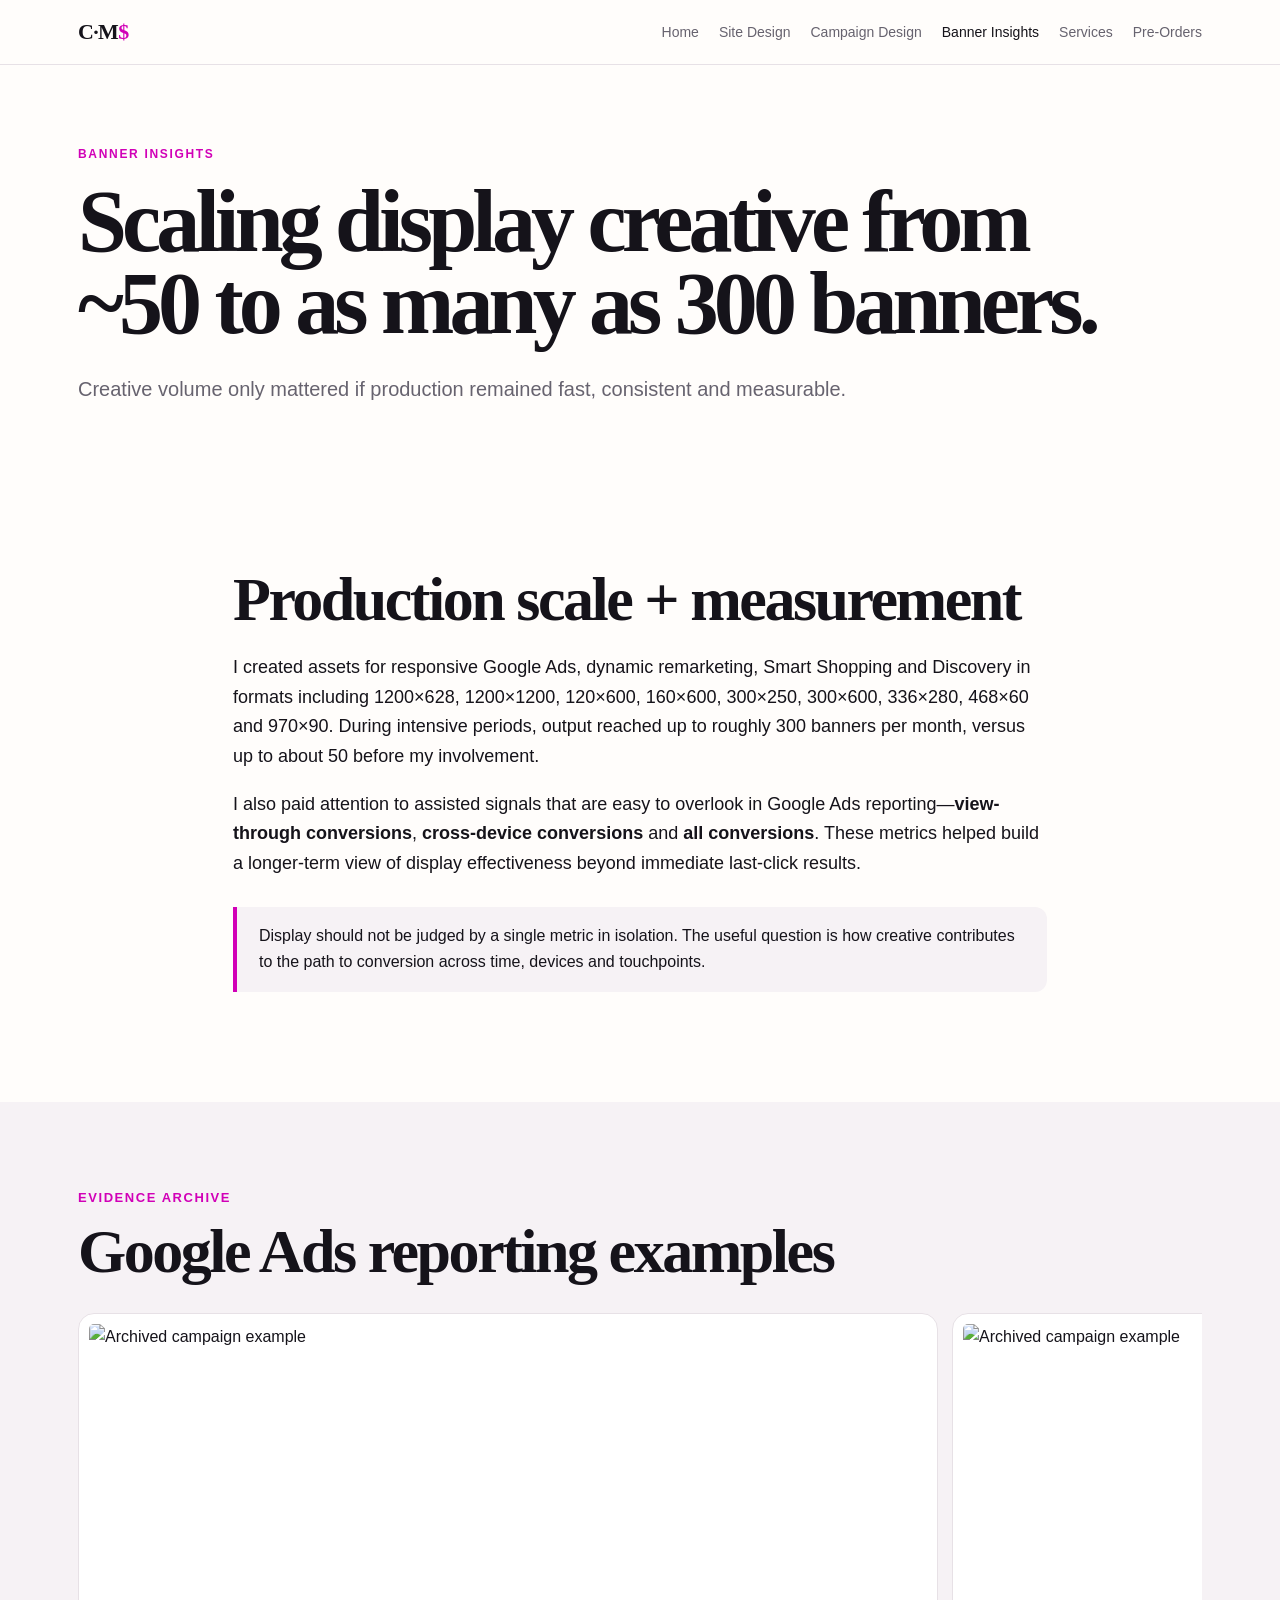
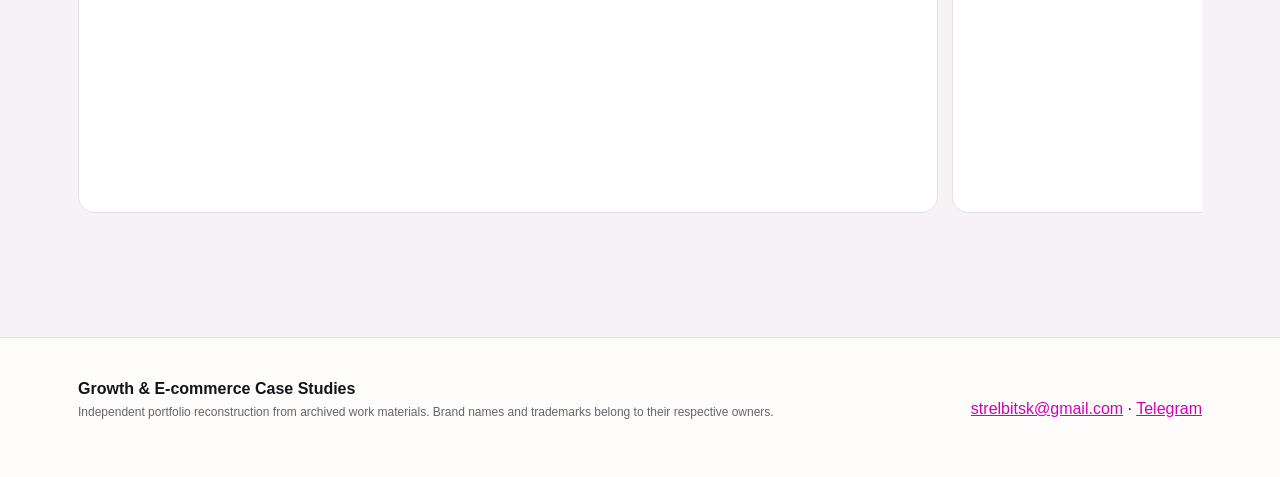
==== banner-insights.html @ a6b6ffdb "Add banner insights case page" ====
<!doctype html><html lang="en"><head><meta charset="utf-8"><meta name="viewport" content="width=device-width,initial-scale=1"><meta name="description" content="Growth marketing and e-commerce case studies: Samsung product launches, pre-orders, digital advertising, site optimization and campaign design."><title>Banner Insights · Growth & E-commerce Case Studies</title><link rel="stylesheet" href="styles.css"></head><body><nav class="nav"><div class="navin"><a class="brand" href="index.html">C·M<b>$</b></a><button class="menu" aria-label="Menu">☰</button><div class="links"><a href="index.html">Home</a><a href="site-design.html">Site Design</a><a href="themed-designs.html">Campaign Design</a><a class="active" href="banner-insights.html">Banner Insights</a><a href="services.html">Services</a><a href="preorders.html">Pre-Orders</a></div></div></nav><header class="pagehero"><div class="wrap"><div class="eyebrow">Banner Insights</div><h1>Scaling display creative from ~50 to as many as 300 banners.</h1><p>Creative volume only mattered if production remained fast, consistent and measurable.</p></div></header><section class="section"><div class="wrap prose"><h2>Production scale + measurement</h2><p>I created assets for responsive Google Ads, dynamic remarketing, Smart Shopping and Discovery in formats including 1200×628, 1200×1200, 120×600, 160×600, 300×250, 300×600, 336×280, 468×60 and 970×90. During intensive periods, output reached up to roughly 300 banners per month, versus up to about 50 before my involvement.</p><p>I also paid attention to assisted signals that are easy to overlook in Google Ads reporting—<strong>view-through conversions</strong>, <strong>cross-device conversions</strong> and <strong>all conversions</strong>. These metrics helped build a longer-term view of display effectiveness beyond immediate last-click results.</p><div class="callout">Display should not be judged by a single metric in isolation. The useful question is how creative contributes to the path to conversion across time, devices and touchpoints.</div></div></section><section class="section alt"><div class="wrap"><span class="kicker">Evidence archive</span><h2>Google Ads reporting examples</h2><div class="carousel"><div class="carousel-track"><img loading="lazy" src="assets/insights/insights-01.webp" alt="Archived campaign example"><img loading="lazy" src="assets/insights/insights-02.webp" alt="Archived campaign example"><img loading="lazy" src="assets/insights/insights-03.webp" alt="Archived campaign example"><img loading="lazy" src="assets/insights/insights-04.webp" alt="Archived campaign example"><img loading="lazy" src="assets/insights/insights-05.webp" alt="Archived campaign example"><img loading="lazy" src="assets/insights/insights-06.webp" alt="Archived campaign example"><img loading="lazy" src="assets/insights/insights-07.webp" alt="Archived campaign example"><img loading="lazy" src="assets/insights/insights-08.webp" alt="Archived campaign example"><img loading="lazy" src="assets/insights/insights-09.webp" alt="Archived campaign example"></div></div></div></section><footer class="footer"><div class="wrap footerin"><div><strong>Growth & E-commerce Case Studies</strong><div class="small">Independent portfolio reconstruction from archived work materials. Brand names and trademarks belong to their respective owners.</div></div><div><a href="mailto:strelbitsk@gmail.com">strelbitsk@gmail.com</a> · <a href="https://t.me/mbayrak" target="_blank" rel="noopener">Telegram</a></div></div></footer><script src="script.js"></script></body></html>
---- styles.css ----
:root{--ink:#15131a;--muted:#67636f;--paper:#fffdfb;--panel:#f6f2f5;--accent:#d100b7;--line:#e7e1e6;--max:1180px;--serif:Georgia,'Times New Roman',serif;--sans:Inter,ui-sans-serif,-apple-system,BlinkMacSystemFont,'Segoe UI',sans-serif}*{box-sizing:border-box}html{scroll-behavior:smooth}body{margin:0;background:var(--paper);color:var(--ink);font-family:var(--sans);line-height:1.65}a{color:inherit}.wrap{max-width:var(--max);margin:auto;padding:0 28px}.nav{position:sticky;top:0;z-index:20;background:rgba(255,253,251,.93);backdrop-filter:blur(15px);border-bottom:1px solid var(--line)}.navin{max-width:var(--max);margin:auto;padding:14px 28px;display:flex;align-items:center;gap:28px}.brand{font-family:var(--serif);font-weight:700;letter-spacing:-.03em;text-decoration:none;font-size:22px;margin-right:auto}.brand b{color:var(--accent)}.links{display:flex;gap:20px;align-items:center}.links a{text-decoration:none;font-size:14px;color:var(--muted)}.links a:hover,.links a.active{color:var(--ink)}.menu{display:none;border:0;background:none;font-size:22px}.hero{padding:96px 0 70px;border-bottom:1px solid var(--line)}.eyebrow{text-transform:uppercase;letter-spacing:.14em;font-size:12px;color:var(--accent);font-weight:800}.hero h1,.pagehero h1{font-family:var(--serif);font-size:clamp(54px,8.5vw,112px);line-height:.93;letter-spacing:-.055em;margin:16px 0 28px;max-width:1050px}.hero p,.pagehero p{font-size:20px;color:var(--muted);max-width:800px}.metrics{display:grid;grid-template-columns:repeat(5,1fr);gap:1px;background:var(--line);border:1px solid var(--line);margin-top:56px}.metric{background:var(--paper);padding:24px}.metric strong{font-family:var(--serif);font-size:38px;display:block;line-height:1}.metric span{font-size:12px;color:var(--muted)}.section{padding:82px 0}.section.alt{background:var(--panel)}.kicker{color:var(--accent);font-weight:700;font-size:13px;text-transform:uppercase;letter-spacing:.12em}.section h2{font-family:var(--serif);font-size:clamp(38px,5vw,62px);line-height:1.02;letter-spacing:-.04em;margin:10px 0 22px}.section h3{font-family:var(--serif);font-size:28px;margin:38px 0 12px}.lead{font-size:20px;color:var(--muted);max-width:850px}.grid2{display:grid;grid-template-columns:1fr 1fr;gap:36px;align-items:start}.cards{display:grid;grid-template-columns:repeat(3,1fr);gap:18px;margin-top:34px}.card{border:1px solid var(--line);background:#fff;padding:26px;border-radius:18px}.card h3{font-family:var(--serif);font-size:25px;margin:0 0 10px}.card p{color:var(--muted);margin:0}.case-link{text-decoration:none;display:block;transition:.2s}.case-link:hover{transform:translateY(-3px);box-shadow:0 14px 36px rgba(40,20,37,.08)}.case-link .arrow{display:inline-block;margin-top:20px;color:var(--accent);font-weight:800}.pagehero{padding:80px 0 50px}.pagehero h1{font-size:clamp(50px,7vw,88px)}.prose{max-width:870px}.prose p{font-size:18px}.callout{border-left:4px solid var(--accent);padding:16px 22px;margin:28px 0;background:var(--panel);border-radius:0 12px 12px 0}.gallery{display:grid;grid-template-columns:repeat(3,minmax(0,1fr));gap:14px;margin-top:28px}.gallery img{width:100%;height:240px;object-fit:contain;background:#fff;border:1px solid var(--line);border-radius:12px;padding:7px}.gallery.tight img{height:190px}.carousel{position:relative;margin:30px 0}.carousel-track{display:flex;overflow-x:auto;scroll-snap-type:x mandatory;gap:14px;padding-bottom:12px}.carousel-track img{scroll-snap-align:start;flex:0 0 min(82vw,860px);width:min(82vw,860px);height:500px;object-fit:contain;background:#fff;border:1px solid var(--line);border-radius:16px;padding:10px}.iframe{position:relative;padding-top:56.25%;border-radius:16px;overflow:hidden;background:#111;margin:24px 0}.iframe iframe{position:absolute;inset:0;width:100%;height:100%;border:0}.video-grid{display:grid;grid-template-columns:repeat(2,1fr);gap:24px}.video-card h3{font-size:22px;margin:12px 0 0}.chips{display:flex;flex-wrap:wrap;gap:8px;margin:20px 0}.chip{background:var(--panel);border:1px solid var(--line);border-radius:999px;padding:8px 12px;font-size:13px}.toc{display:flex;gap:10px;flex-wrap:wrap;margin:24px 0 0}.toc a{text-decoration:none;border:1px solid var(--line);border-radius:999px;padding:8px 12px;font-size:13px;color:var(--muted)}.proof{width:100%;border:1px solid var(--line);border-radius:16px;background:#fff}.bigquote{font-family:var(--serif);font-size:clamp(28px,4vw,48px);line-height:1.12;border-top:1px solid var(--line);border-bottom:1px solid var(--line);padding:34px 0;margin:34px 0;color:#2a2029}.footer{border-top:1px solid var(--line);padding:38px 0 55px}.footerin{display:flex;justify-content:space-between;gap:30px;align-items:flex-end}.footer a{color:var(--accent)}.small{font-size:12px;color:var(--muted)}.btn{display:inline-flex;align-items:center;gap:8px;text-decoration:none;background:var(--ink);color:white;border-radius:999px;padding:13px 18px;font-weight:700}.btn.secondary{background:transparent;color:var(--ink);border:1px solid var(--line)}.actions{display:flex;gap:10px;flex-wrap:wrap;margin-top:26px}.statline{display:grid;grid-template-columns:220px 1fr;gap:25px;padding:22px 0;border-top:1px solid var(--line)}.statline strong{font-family:var(--serif);font-size:34px}.statline p{margin:0;color:var(--muted)}@media(max-width:900px){.metrics{grid-template-columns:repeat(2,1fr)}.cards{grid-template-columns:1fr 1fr}.grid2,.video-grid{grid-template-columns:1fr}.gallery{grid-template-columns:1fr 1fr}.links{display:none}.links.open{display:flex;position:absolute;left:0;right:0;top:61px;padding:18px 28px;background:var(--paper);border-bottom:1px solid var(--line);flex-direction:column;align-items:flex-start}.menu{display:block}.carousel-track img{height:380px}.statline{grid-template-columns:1fr}.footerin{align-items:flex-start;flex-direction:column}}@media(max-width:600px){.wrap,.navin{padding-left:18px;padding-right:18px}.hero{padding-top:62px}.hero h1,.pagehero h1{font-size:50px}.metrics,.cards,.gallery{grid-template-columns:1fr}.metric strong{font-size:32px}.section{padding:58px 0}.carousel-track img{height:290px}.gallery img{height:220px}}
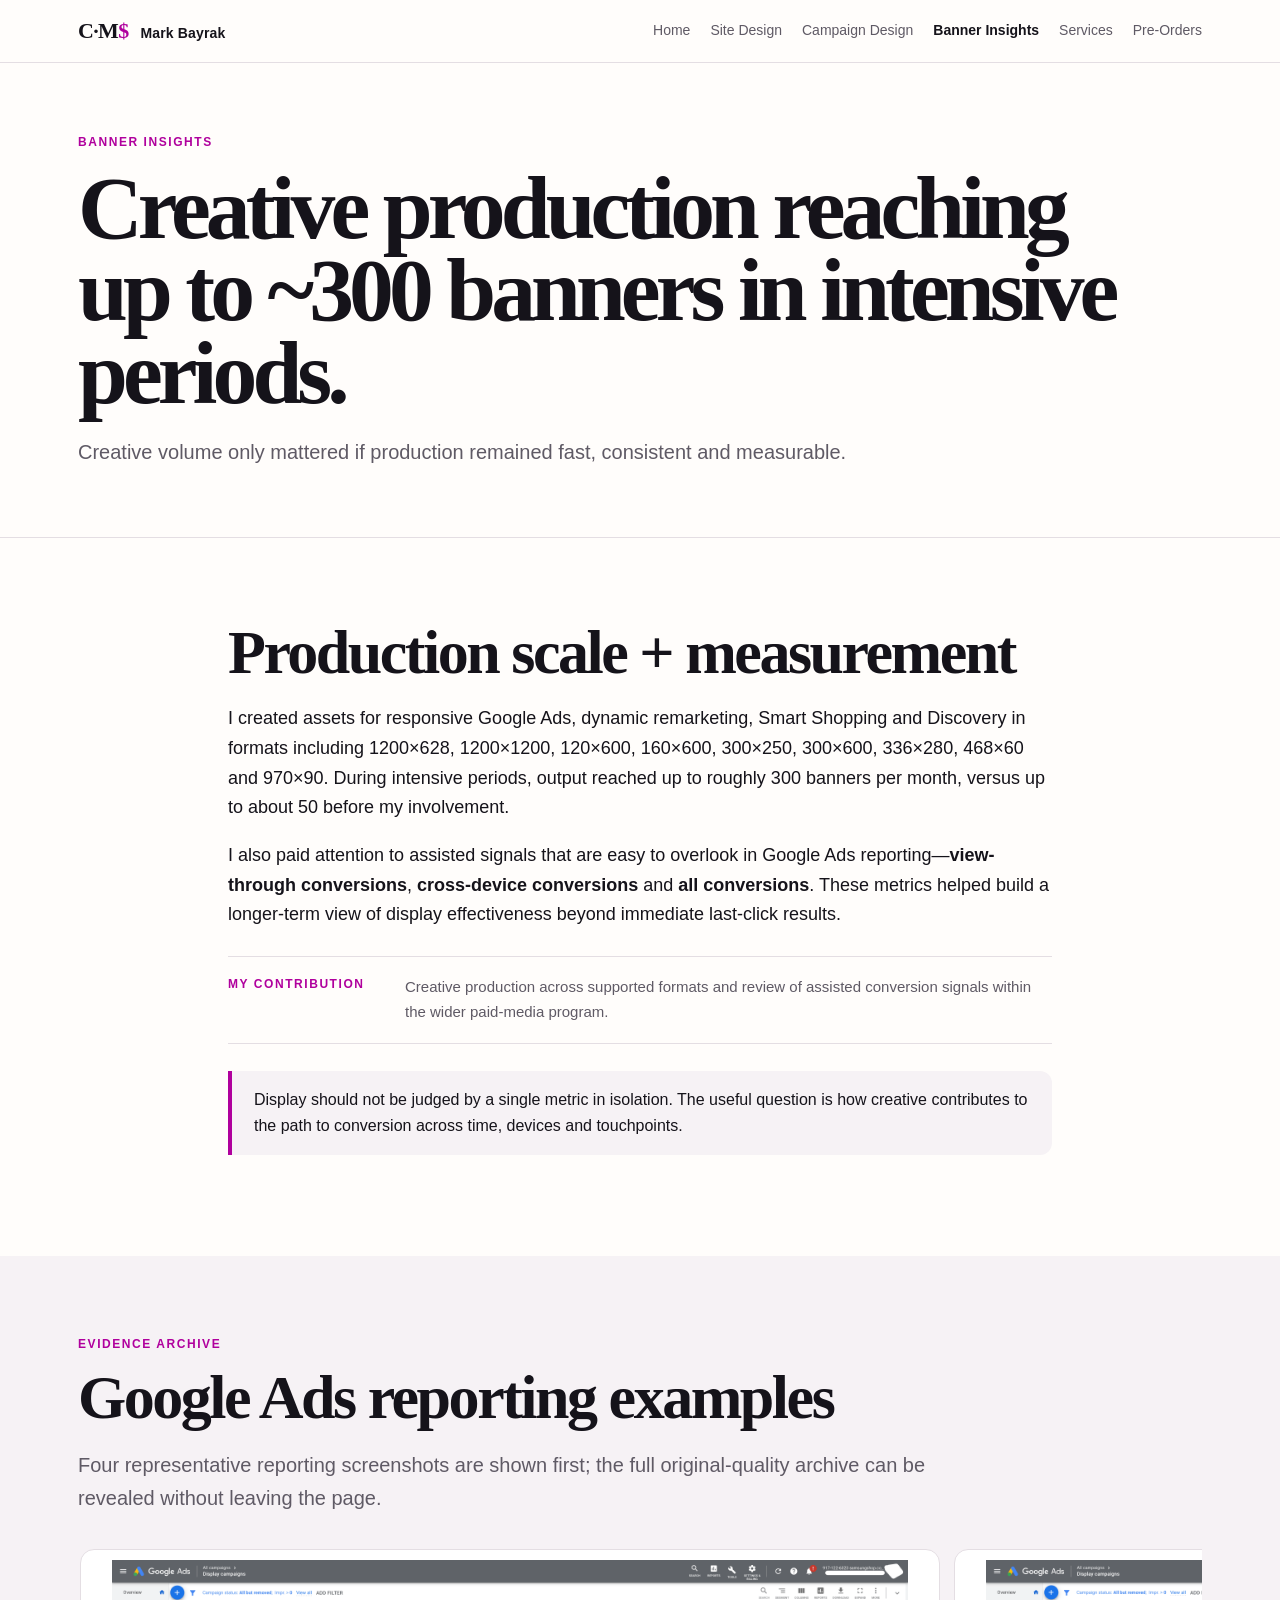
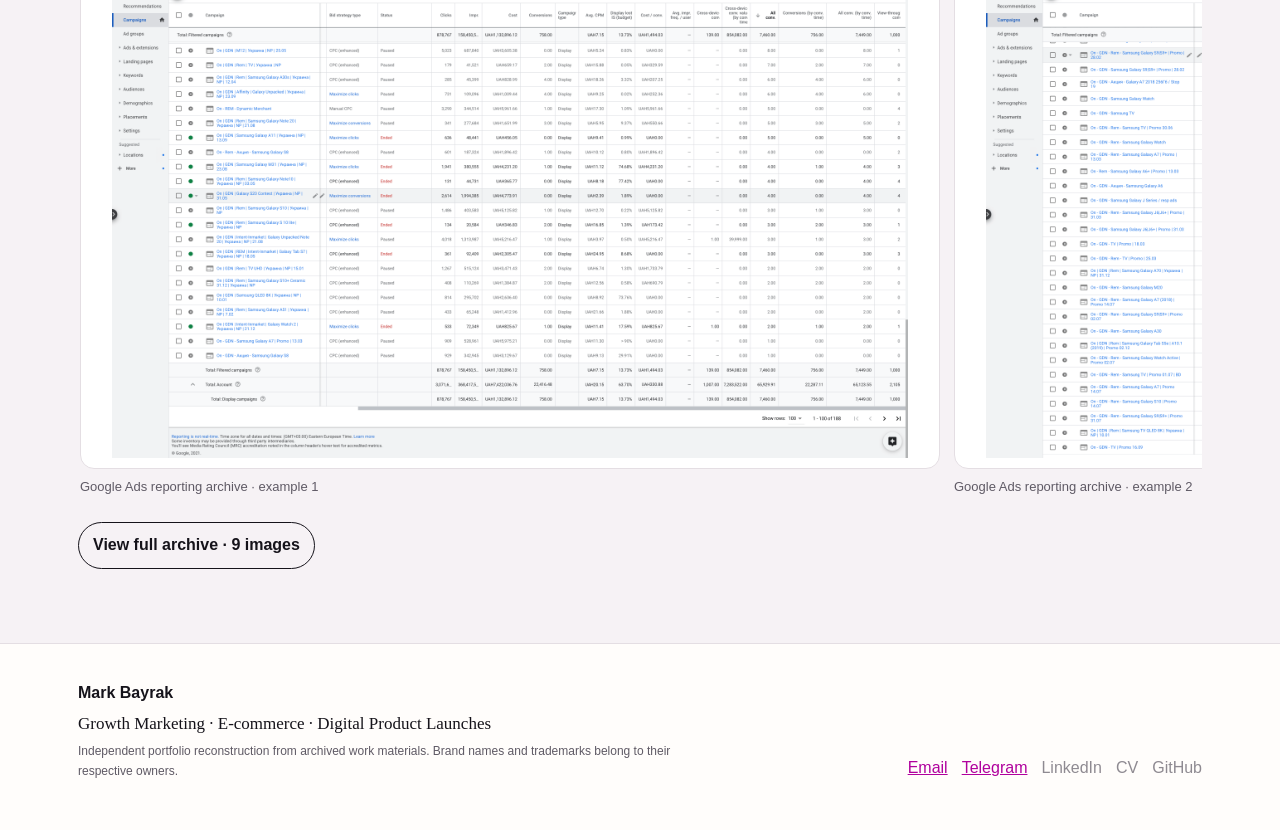
==== commit 788fe0df: "Improve portfolio UX and restore original assets" ====
--- a/banner-insights.html
+++ b/banner-insights.html
@@ -1 +1,65 @@
-<!doctype html><html lang="en"><head><meta charset="utf-8"><meta name="viewport" content="width=device-width,initial-scale=1"><meta name="description" content="Growth marketing and e-commerce case studies: Samsung product launches, pre-orders, digital advertising, site optimization and campaign design."><title>Banner Insights · Growth & E-commerce Case Studies</title><link rel="stylesheet" href="styles.css"></head><body><nav class="nav"><div class="navin"><a class="brand" href="index.html">C·M<b>$</b></a><button class="menu" aria-label="Menu">☰</button><div class="links"><a href="index.html">Home</a><a href="site-design.html">Site Design</a><a href="themed-designs.html">Campaign Design</a><a class="active" href="banner-insights.html">Banner Insights</a><a href="services.html">Services</a><a href="preorders.html">Pre-Orders</a></div></div></nav><header class="pagehero"><div class="wrap"><div class="eyebrow">Banner Insights</div><h1>Scaling display creative from ~50 to as many as 300 banners.</h1><p>Creative volume only mattered if production remained fast, consistent and measurable.</p></div></header><section class="section"><div class="wrap prose"><h2>Production scale + measurement</h2><p>I created assets for responsive Google Ads, dynamic remarketing, Smart Shopping and Discovery in formats including 1200×628, 1200×1200, 120×600, 160×600, 300×250, 300×600, 336×280, 468×60 and 970×90. During intensive periods, output reached up to roughly 300 banners per month, versus up to about 50 before my involvement.</p><p>I also paid attention to assisted signals that are easy to overlook in Google Ads reporting—<strong>view-through conversions</strong>, <strong>cross-device conversions</strong> and <strong>all conversions</strong>. These metrics helped build a longer-term view of display effectiveness beyond immediate last-click results.</p><div class="callout">Display should not be judged by a single metric in isolation. The useful question is how creative contributes to the path to conversion across time, devices and touchpoints.</div></div></section><section class="section alt"><div class="wrap"><span class="kicker">Evidence archive</span><h2>Google Ads reporting examples</h2><div class="carousel"><div class="carousel-track"><img loading="lazy" src="assets/insights/insights-01.webp" alt="Archived campaign example"><img loading="lazy" src="assets/insights/insights-02.webp" alt="Archived campaign example"><img loading="lazy" src="assets/insights/insights-03.webp" alt="Archived campaign example"><img loading="lazy" src="assets/insights/insights-04.webp" alt="Archived campaign example"><img loading="lazy" src="assets/insights/insights-05.webp" alt="Archived campaign example"><img loading="lazy" src="assets/insights/insights-06.webp" alt="Archived campaign example"><img loading="lazy" src="assets/insights/insights-07.webp" alt="Archived campaign example"><img loading="lazy" src="assets/insights/insights-08.webp" alt="Archived campaign example"><img loading="lazy" src="assets/insights/insights-09.webp" alt="Archived campaign example"></div></div></div></section><footer class="footer"><div class="wrap footerin"><div><strong>Growth & E-commerce Case Studies</strong><div class="small">Independent portfolio reconstruction from archived work materials. Brand names and trademarks belong to their respective owners.</div></div><div><a href="mailto:strelbitsk@gmail.com">strelbitsk@gmail.com</a> · <a href="https://t.me/mbayrak" target="_blank" rel="noopener">Telegram</a></div></div></footer><script src="script.js"></script></body></html>+<!doctype html>
+<html lang="en">
+<head>
+  <meta charset="utf-8">
+  <meta name="viewport" content="width=device-width,initial-scale=1">
+  <meta name="description" content="Mark Bayrak portfolio case study: display creative production and Google Ads measurement beyond last-click.">
+  <title>Banner Insights · Mark Bayrak</title>
+  <link rel="stylesheet" href="styles.css">
+</head>
+<body>
+  <a class="skip-link" href="#main-content">Skip to content</a>
+  <nav class="nav" aria-label="Primary navigation">
+    <div class="navin">
+      <a class="brand" href="index.html" aria-label="Mark Bayrak home"><span class="brand-mark" aria-hidden="true">C·M<b>$</b></span><span class="brand-name">Mark Bayrak</span></a>
+      <button class="menu" type="button" aria-label="Open navigation menu" aria-expanded="false" aria-controls="site-navigation">☰</button>
+      <div class="links" id="site-navigation"><a href="index.html">Home</a><a href="site-design.html">Site Design</a><a href="themed-designs.html">Campaign Design</a><a class="active" aria-current="page" href="banner-insights.html">Banner Insights</a><a href="services.html">Services</a><a href="preorders.html">Pre-Orders</a></div>
+    </div>
+  </nav>
+
+  <main id="main-content">
+    <header class="pagehero">
+      <div class="wrap">
+        <div class="eyebrow">Banner Insights</div>
+        <h1>Creative production reaching up to ~300 banners in intensive periods.</h1>
+        <p>Creative volume only mattered if production remained fast, consistent and measurable.</p>
+      </div>
+    </header>
+
+    <section class="section">
+      <div class="wrap prose">
+        <h2>Production scale + measurement</h2>
+        <p>I created assets for responsive Google Ads, dynamic remarketing, Smart Shopping and Discovery in formats including 1200×628, 1200×1200, 120×600, 160×600, 300×250, 300×600, 336×280, 468×60 and 970×90. During intensive periods, output reached up to roughly 300 banners per month, versus up to about 50 before my involvement.</p>
+        <p>I also paid attention to assisted signals that are easy to overlook in Google Ads reporting—<strong>view-through conversions</strong>, <strong>cross-device conversions</strong> and <strong>all conversions</strong>. These metrics helped build a longer-term view of display effectiveness beyond immediate last-click results.</p>
+        <div class="scope-note"><span>My contribution</span><p>Creative production across supported formats and review of assisted conversion signals within the wider paid-media program.</p></div>
+        <div class="callout">Display should not be judged by a single metric in isolation. The useful question is how creative contributes to the path to conversion across time, devices and touchpoints.</div>
+      </div>
+    </section>
+
+    <section class="section alt">
+      <div class="wrap">
+        <span class="kicker">Evidence archive</span>
+        <h2>Google Ads reporting examples</h2>
+        <p class="lead">Four representative reporting screenshots are shown first; the full original-quality archive can be revealed without leaving the page.</p>
+        <div class="archive" data-archive>
+          <div class="archive-track" id="banner-insights-archive">
+            <figure class="archive-item"><button class="image-trigger js-lightbox" type="button" data-gallery="banner-insights" data-caption="Google Ads reporting archive · example 1" aria-label="Open Google Ads reporting example 1"><img loading="lazy" decoding="async" src="assets/banner-insights/insights-01.png" alt="Archived Google Ads campaign reporting screenshot example 1"></button><figcaption>Google Ads reporting archive · example 1</figcaption></figure>
+            <figure class="archive-item"><button class="image-trigger js-lightbox" type="button" data-gallery="banner-insights" data-caption="Google Ads reporting archive · example 2" aria-label="Open Google Ads reporting example 2"><img loading="lazy" decoding="async" src="assets/banner-insights/insights-02.png" alt="Archived Google Ads campaign reporting screenshot example 2"></button><figcaption>Google Ads reporting archive · example 2</figcaption></figure>
+            <figure class="archive-item"><button class="image-trigger js-lightbox" type="button" data-gallery="banner-insights" data-caption="Google Ads reporting archive · example 3" aria-label="Open Google Ads reporting example 3"><img loading="lazy" decoding="async" src="assets/banner-insights/insights-03.png" alt="Archived Google Ads campaign reporting screenshot example 3"></button><figcaption>Google Ads reporting archive · example 3</figcaption></figure>
+            <figure class="archive-item"><button class="image-trigger js-lightbox" type="button" data-gallery="banner-insights" data-caption="Google Ads reporting archive · example 4" aria-label="Open Google Ads reporting example 4"><img loading="lazy" decoding="async" src="assets/banner-insights/insights-04.png" alt="Archived Google Ads campaign reporting screenshot example 4"></button><figcaption>Google Ads reporting archive · example 4</figcaption></figure>
+            <figure class="archive-item" data-archive-extra hidden><button class="image-trigger js-lightbox" type="button" data-gallery="banner-insights" data-caption="Google Ads reporting archive · example 5" aria-label="Open Google Ads reporting example 5"><img decoding="async" data-src="assets/banner-insights/insights-05.png" alt="Archived Google Ads campaign reporting screenshot example 5"></button><figcaption>Google Ads reporting archive · example 5</figcaption></figure>
+            <figure class="archive-item" data-archive-extra hidden><button class="image-trigger js-lightbox" type="button" data-gallery="banner-insights" data-caption="Google Ads reporting archive · example 6" aria-label="Open Google Ads reporting example 6"><img decoding="async" data-src="assets/banner-insights/insights-06.png" alt="Archived Google Ads campaign reporting screenshot example 6"></button><figcaption>Google Ads reporting archive · example 6</figcaption></figure>
+            <figure class="archive-item" data-archive-extra hidden><button class="image-trigger js-lightbox" type="button" data-gallery="banner-insights" data-caption="Google Ads reporting archive · example 7" aria-label="Open Google Ads reporting example 7"><img decoding="async" data-src="assets/banner-insights/insights-07.png" alt="Archived Google Ads campaign reporting screenshot example 7"></button><figcaption>Google Ads reporting archive · example 7</figcaption></figure>
+            <figure class="archive-item" data-archive-extra hidden><button class="image-trigger js-lightbox" type="button" data-gallery="banner-insights" data-caption="Google Ads reporting archive · example 8" aria-label="Open Google Ads reporting example 8"><img decoding="async" data-src="assets/banner-insights/insights-08.png" alt="Archived Google Ads campaign reporting screenshot example 8"></button><figcaption>Google Ads reporting archive · example 8</figcaption></figure>
+            <figure class="archive-item" data-archive-extra hidden><button class="image-trigger js-lightbox" type="button" data-gallery="banner-insights" data-caption="Google Ads reporting archive · example 9" aria-label="Open Google Ads reporting example 9"><img decoding="async" data-src="assets/banner-insights/insights-09.png" alt="Archived Google Ads campaign reporting screenshot example 9"></button><figcaption>Google Ads reporting archive · example 9</figcaption></figure>
+          </div>
+          <button class="archive-toggle" type="button" data-archive-toggle aria-expanded="false" aria-controls="banner-insights-archive" data-show-label="View full archive · 9 images" data-hide-label="Show representative examples">View full archive · 9 images</button>
+        </div>
+      </div>
+    </section>
+  </main>
+
+  <footer class="footer"><div class="wrap footerin"><div><strong>Mark Bayrak</strong><div class="footer-role">Growth Marketing · E-commerce · Digital Product Launches</div><div class="small">Independent portfolio reconstruction from archived work materials. Brand names and trademarks belong to their respective owners.</div></div><div class="footer-contact" aria-label="Recruitment contact links"><a href="mailto:strelbitsk@gmail.com">Email</a><a href="https://t.me/mbayrak" target="_blank" rel="noopener">Telegram</a><!-- TODO: Add Mark Bayrak's verified LinkedIn URL when supplied. --><span class="pending-link">LinkedIn</span><!-- TODO: Add Mark Bayrak's CV file or URL when supplied. --><span class="pending-link">CV</span><!-- TODO: Add Mark Bayrak's verified GitHub profile URL when supplied. --><span class="pending-link">GitHub</span></div></div></footer>
+  <script src="script.js"></script>
+</body>
+</html>
--- a/styles.css
+++ b/styles.css
@@ -1 +1,1074 @@
-:root{--ink:#15131a;--muted:#67636f;--paper:#fffdfb;--panel:#f6f2f5;--accent:#d100b7;--line:#e7e1e6;--max:1180px;--serif:Georgia,'Times New Roman',serif;--sans:Inter,ui-sans-serif,-apple-system,BlinkMacSystemFont,'Segoe UI',sans-serif}*{box-sizing:border-box}html{scroll-behavior:smooth}body{margin:0;background:var(--paper);color:var(--ink);font-family:var(--sans);line-height:1.65}a{color:inherit}.wrap{max-width:var(--max);margin:auto;padding:0 28px}.nav{position:sticky;top:0;z-index:20;background:rgba(255,253,251,.93);backdrop-filter:blur(15px);border-bottom:1px solid var(--line)}.navin{max-width:var(--max);margin:auto;padding:14px 28px;display:flex;align-items:center;gap:28px}.brand{font-family:var(--serif);font-weight:700;letter-spacing:-.03em;text-decoration:none;font-size:22px;margin-right:auto}.brand b{color:var(--accent)}.links{display:flex;gap:20px;align-items:center}.links a{text-decoration:none;font-size:14px;color:var(--muted)}.links a:hover,.links a.active{color:var(--ink)}.menu{display:none;border:0;background:none;font-size:22px}.hero{padding:96px 0 70px;border-bottom:1px solid var(--line)}.eyebrow{text-transform:uppercase;letter-spacing:.14em;font-size:12px;color:var(--accent);font-weight:800}.hero h1,.pagehero h1{font-family:var(--serif);font-size:clamp(54px,8.5vw,112px);line-height:.93;letter-spacing:-.055em;margin:16px 0 28px;max-width:1050px}.hero p,.pagehero p{font-size:20px;color:var(--muted);max-width:800px}.metrics{display:grid;grid-template-columns:repeat(5,1fr);gap:1px;background:var(--line);border:1px solid var(--line);margin-top:56px}.metric{background:var(--paper);padding:24px}.metric strong{font-family:var(--serif);font-size:38px;display:block;line-height:1}.metric span{font-size:12px;color:var(--muted)}.section{padding:82px 0}.section.alt{background:var(--panel)}.kicker{color:var(--accent);font-weight:700;font-size:13px;text-transform:uppercase;letter-spacing:.12em}.section h2{font-family:var(--serif);font-size:clamp(38px,5vw,62px);line-height:1.02;letter-spacing:-.04em;margin:10px 0 22px}.section h3{font-family:var(--serif);font-size:28px;margin:38px 0 12px}.lead{font-size:20px;color:var(--muted);max-width:850px}.grid2{display:grid;grid-template-columns:1fr 1fr;gap:36px;align-items:start}.cards{display:grid;grid-template-columns:repeat(3,1fr);gap:18px;margin-top:34px}.card{border:1px solid var(--line);background:#fff;padding:26px;border-radius:18px}.card h3{font-family:var(--serif);font-size:25px;margin:0 0 10px}.card p{color:var(--muted);margin:0}.case-link{text-decoration:none;display:block;transition:.2s}.case-link:hover{transform:translateY(-3px);box-shadow:0 14px 36px rgba(40,20,37,.08)}.case-link .arrow{display:inline-block;margin-top:20px;color:var(--accent);font-weight:800}.pagehero{padding:80px 0 50px}.pagehero h1{font-size:clamp(50px,7vw,88px)}.prose{max-width:870px}.prose p{font-size:18px}.callout{border-left:4px solid var(--accent);padding:16px 22px;margin:28px 0;background:var(--panel);border-radius:0 12px 12px 0}.gallery{display:grid;grid-template-columns:repeat(3,minmax(0,1fr));gap:14px;margin-top:28px}.gallery img{width:100%;height:240px;object-fit:contain;background:#fff;border:1px solid var(--line);border-radius:12px;padding:7px}.gallery.tight img{height:190px}.carousel{position:relative;margin:30px 0}.carousel-track{display:flex;overflow-x:auto;scroll-snap-type:x mandatory;gap:14px;padding-bottom:12px}.carousel-track img{scroll-snap-align:start;flex:0 0 min(82vw,860px);width:min(82vw,860px);height:500px;object-fit:contain;background:#fff;border:1px solid var(--line);border-radius:16px;padding:10px}.iframe{position:relative;padding-top:56.25%;border-radius:16px;overflow:hidden;background:#111;margin:24px 0}.iframe iframe{position:absolute;inset:0;width:100%;height:100%;border:0}.video-grid{display:grid;grid-template-columns:repeat(2,1fr);gap:24px}.video-card h3{font-size:22px;margin:12px 0 0}.chips{display:flex;flex-wrap:wrap;gap:8px;margin:20px 0}.chip{background:var(--panel);border:1px solid var(--line);border-radius:999px;padding:8px 12px;font-size:13px}.toc{display:flex;gap:10px;flex-wrap:wrap;margin:24px 0 0}.toc a{text-decoration:none;border:1px solid var(--line);border-radius:999px;padding:8px 12px;font-size:13px;color:var(--muted)}.proof{width:100%;border:1px solid var(--line);border-radius:16px;background:#fff}.bigquote{font-family:var(--serif);font-size:clamp(28px,4vw,48px);line-height:1.12;border-top:1px solid var(--line);border-bottom:1px solid var(--line);padding:34px 0;margin:34px 0;color:#2a2029}.footer{border-top:1px solid var(--line);padding:38px 0 55px}.footerin{display:flex;justify-content:space-between;gap:30px;align-items:flex-end}.footer a{color:var(--accent)}.small{font-size:12px;color:var(--muted)}.btn{display:inline-flex;align-items:center;gap:8px;text-decoration:none;background:var(--ink);color:white;border-radius:999px;padding:13px 18px;font-weight:700}.btn.secondary{background:transparent;color:var(--ink);border:1px solid var(--line)}.actions{display:flex;gap:10px;flex-wrap:wrap;margin-top:26px}.statline{display:grid;grid-template-columns:220px 1fr;gap:25px;padding:22px 0;border-top:1px solid var(--line)}.statline strong{font-family:var(--serif);font-size:34px}.statline p{margin:0;color:var(--muted)}@media(max-width:900px){.metrics{grid-template-columns:repeat(2,1fr)}.cards{grid-template-columns:1fr 1fr}.grid2,.video-grid{grid-template-columns:1fr}.gallery{grid-template-columns:1fr 1fr}.links{display:none}.links.open{display:flex;position:absolute;left:0;right:0;top:61px;padding:18px 28px;background:var(--paper);border-bottom:1px solid var(--line);flex-direction:column;align-items:flex-start}.menu{display:block}.carousel-track img{height:380px}.statline{grid-template-columns:1fr}.footerin{align-items:flex-start;flex-direction:column}}@media(max-width:600px){.wrap,.navin{padding-left:18px;padding-right:18px}.hero{padding-top:62px}.hero h1,.pagehero h1{font-size:50px}.metrics,.cards,.gallery{grid-template-columns:1fr}.metric strong{font-size:32px}.section{padding:58px 0}.carousel-track img{height:290px}.gallery img{height:220px}}+:root {
+  --ink: #15131a;
+  --muted: #5f5a65;
+  --paper: #fffdfb;
+  --panel: #f6f2f5;
+  --accent: #b0009d;
+  --line: #e4dee3;
+  --max: 1180px;
+  --serif: Georgia, "Times New Roman", serif;
+  --sans: Inter, ui-sans-serif, -apple-system, BlinkMacSystemFont, "Segoe UI", sans-serif;
+}
+
+* {
+  box-sizing: border-box;
+}
+
+html {
+  scroll-behavior: smooth;
+}
+
+body {
+  margin: 0;
+  overflow-x: hidden;
+  background: var(--paper);
+  color: var(--ink);
+  font-family: var(--sans);
+  line-height: 1.65;
+}
+
+body.lightbox-open {
+  overflow: hidden;
+}
+
+[hidden] {
+  display: none !important;
+}
+
+img {
+  display: block;
+  max-width: 100%;
+}
+
+button,
+a {
+  font: inherit;
+}
+
+a {
+  color: inherit;
+}
+
+a:focus-visible,
+button:focus-visible,
+iframe:focus-visible {
+  outline: 3px solid var(--accent);
+  outline-offset: 4px;
+}
+
+.skip-link {
+  position: fixed;
+  top: 8px;
+  left: 8px;
+  z-index: 2000;
+  padding: 10px 14px;
+  transform: translateY(-150%);
+  border-radius: 8px;
+  background: var(--ink);
+  color: #fff;
+  text-decoration: none;
+}
+
+.skip-link:focus {
+  transform: translateY(0);
+}
+
+.wrap {
+  width: 100%;
+  max-width: var(--max);
+  margin: auto;
+  padding: 0 28px;
+}
+
+.nav {
+  position: sticky;
+  top: 0;
+  z-index: 50;
+  border-bottom: 1px solid var(--line);
+  background: rgba(255, 253, 251, 0.94);
+  -webkit-backdrop-filter: blur(15px);
+  backdrop-filter: blur(15px);
+}
+
+.navin {
+  display: flex;
+  align-items: center;
+  width: 100%;
+  max-width: var(--max);
+  min-height: 62px;
+  margin: auto;
+  padding: 11px 28px;
+  gap: 24px;
+}
+
+.brand {
+  display: inline-flex;
+  align-items: baseline;
+  gap: 12px;
+  margin-right: auto;
+  color: var(--ink);
+  text-decoration: none;
+  white-space: nowrap;
+}
+
+.brand-mark {
+  font-family: var(--serif);
+  font-size: 22px;
+  font-weight: 700;
+  letter-spacing: -0.03em;
+}
+
+.brand-mark b {
+  color: var(--accent);
+}
+
+.brand-name {
+  font-size: 14px;
+  font-weight: 800;
+  letter-spacing: 0.01em;
+}
+
+.links {
+  display: flex;
+  align-items: center;
+  gap: 20px;
+}
+
+.links a {
+  color: var(--muted);
+  font-size: 14px;
+  text-decoration: none;
+  white-space: nowrap;
+}
+
+.links a:hover,
+.links a.active {
+  color: var(--ink);
+}
+
+.links a.active {
+  font-weight: 700;
+}
+
+.menu {
+  display: none;
+  min-width: 44px;
+  min-height: 44px;
+  padding: 4px;
+  border: 0;
+  background: transparent;
+  color: var(--ink);
+  cursor: pointer;
+  font-size: 22px;
+}
+
+.hero {
+  padding: 82px 0 62px;
+  border-bottom: 1px solid var(--line);
+}
+
+.eyebrow,
+.kicker,
+.card-label,
+.metric-label,
+.summary-card > span,
+.scope-note > span {
+  color: var(--accent);
+  font-size: 12px;
+  font-weight: 800;
+  letter-spacing: 0.13em;
+  text-transform: uppercase;
+}
+
+.hero h1,
+.pagehero h1 {
+  max-width: 1080px;
+  margin: 14px 0 22px;
+  font-family: var(--serif);
+  font-size: clamp(62px, 10vw, 120px);
+  font-weight: 700;
+  letter-spacing: -0.055em;
+  line-height: 0.92;
+}
+
+.hero-role {
+  max-width: 900px;
+  margin: 0 0 12px;
+  color: var(--ink);
+  font-family: var(--serif);
+  font-size: clamp(24px, 3.1vw, 38px);
+  letter-spacing: -0.025em;
+  line-height: 1.12;
+}
+
+.hero-summary,
+.hero > .wrap > p:not(.hero-role),
+.pagehero p {
+  max-width: 830px;
+  color: var(--muted);
+  font-size: 20px;
+}
+
+.actions {
+  display: flex;
+  flex-wrap: wrap;
+  gap: 10px;
+  margin-top: 26px;
+}
+
+.btn {
+  display: inline-flex;
+  align-items: center;
+  gap: 8px;
+  min-height: 48px;
+  padding: 12px 18px;
+  border: 1px solid var(--ink);
+  border-radius: 999px;
+  background: var(--ink);
+  color: #fff;
+  font-weight: 750;
+  text-decoration: none;
+}
+
+.btn:hover {
+  transform: translateY(-1px);
+}
+
+.btn.secondary {
+  border-color: var(--line);
+  background: transparent;
+  color: var(--ink);
+}
+
+.metrics {
+  display: grid;
+  grid-template-columns: repeat(5, minmax(0, 1fr));
+  gap: 1px;
+  margin-top: 48px;
+  border: 1px solid var(--line);
+  background: var(--line);
+}
+
+.metric {
+  min-width: 0;
+  padding: 22px;
+  background: var(--paper);
+}
+
+.metric-label {
+  display: block;
+  min-height: 20px;
+  margin-bottom: 11px;
+  font-size: 10px;
+}
+
+.metric strong {
+  display: block;
+  margin-bottom: 8px;
+  font-family: var(--serif);
+  font-size: 38px;
+  letter-spacing: -0.035em;
+  line-height: 1;
+}
+
+.metric > span:last-child {
+  display: block;
+  color: var(--muted);
+  font-size: 12px;
+  line-height: 1.45;
+}
+
+.pagehero {
+  padding: 70px 0 48px;
+  border-bottom: 1px solid var(--line);
+}
+
+.pagehero h1 {
+  font-size: clamp(52px, 7vw, 90px);
+}
+
+.preorder-hero {
+  padding-bottom: 42px;
+}
+
+.section {
+  padding: 74px 0;
+  scroll-margin-top: 74px;
+}
+
+.section.alt {
+  background: var(--panel);
+}
+
+.section h2 {
+  margin: 9px 0 20px;
+  font-family: var(--serif);
+  font-size: clamp(38px, 5vw, 62px);
+  letter-spacing: -0.04em;
+  line-height: 1.02;
+}
+
+.section h3 {
+  margin: 34px 0 11px;
+  font-family: var(--serif);
+  font-size: 28px;
+  letter-spacing: -0.02em;
+  line-height: 1.12;
+}
+
+.lead {
+  max-width: 850px;
+  color: var(--muted);
+  font-size: 20px;
+}
+
+.prose {
+  max-width: 880px;
+}
+
+.prose p {
+  font-size: 18px;
+}
+
+.grid2 {
+  display: grid;
+  grid-template-columns: repeat(2, minmax(0, 1fr));
+  gap: 38px;
+  align-items: start;
+}
+
+.cards {
+  display: grid;
+  grid-template-columns: repeat(3, minmax(0, 1fr));
+  gap: 18px;
+  margin-top: 32px;
+}
+
+.card {
+  padding: 25px;
+  border: 1px solid var(--line);
+  border-radius: 18px;
+  background: #fff;
+}
+
+.card:first-child {
+  border-color: rgba(176, 0, 157, 0.4);
+}
+
+.card h3 {
+  margin: 8px 0 10px;
+  font-size: 25px;
+}
+
+.card p {
+  margin: 0;
+  color: var(--muted);
+}
+
+.case-link {
+  display: block;
+  text-decoration: none;
+  transition: transform 0.2s ease, box-shadow 0.2s ease;
+}
+
+.case-link:hover {
+  transform: translateY(-3px);
+  box-shadow: 0 14px 36px rgba(40, 20, 37, 0.08);
+}
+
+.case-link .arrow {
+  display: inline-block;
+  margin-top: 18px;
+  color: var(--accent);
+  font-weight: 800;
+}
+
+.summary-section {
+  padding-top: 58px;
+}
+
+.summary-grid {
+  display: grid;
+  grid-template-columns: repeat(2, minmax(0, 1fr));
+  gap: 16px;
+  margin-top: 30px;
+}
+
+.summary-card {
+  padding: 25px;
+  border: 1px solid var(--line);
+  border-radius: 16px;
+  background: #fff;
+}
+
+.summary-card h3 {
+  margin: 8px 0 12px;
+  font-size: 25px;
+}
+
+.summary-card p {
+  margin: 0;
+  color: var(--muted);
+}
+
+.summary-card.result-card {
+  border-color: rgba(176, 0, 157, 0.45);
+  background: #fffafd;
+}
+
+.attribution-line {
+  max-width: 900px;
+  margin: 20px 0 0;
+  color: var(--muted);
+  font-size: 14px;
+}
+
+.callout {
+  margin: 27px 0;
+  padding: 16px 22px;
+  border-left: 4px solid var(--accent);
+  border-radius: 0 12px 12px 0;
+  background: var(--panel);
+}
+
+.section.alt .callout {
+  background: var(--paper);
+}
+
+.scope-note {
+  display: grid;
+  grid-template-columns: 155px minmax(0, 1fr);
+  gap: 22px;
+  margin: 26px 0;
+  padding: 18px 0;
+  border-top: 1px solid var(--line);
+  border-bottom: 1px solid var(--line);
+}
+
+.scope-note p {
+  margin: 0;
+  color: var(--muted);
+  font-size: 15px;
+}
+
+.statline {
+  display: grid;
+  grid-template-columns: 220px minmax(0, 1fr);
+  gap: 25px;
+  padding: 21px 0;
+  border-top: 1px solid var(--line);
+}
+
+.statline strong {
+  font-family: var(--serif);
+  font-size: 34px;
+  letter-spacing: -0.03em;
+  line-height: 1.08;
+}
+
+.statline p {
+  margin: 0;
+  color: var(--muted);
+}
+
+.bigquote {
+  margin: 32px 0;
+  padding: 30px 0;
+  border-top: 1px solid var(--line);
+  border-bottom: 1px solid var(--line);
+  color: #2a2029;
+  font-family: var(--serif);
+  font-size: clamp(28px, 4vw, 48px);
+  letter-spacing: -0.025em;
+  line-height: 1.12;
+}
+
+.chips {
+  display: flex;
+  flex-wrap: wrap;
+  gap: 8px;
+  margin: 20px 0;
+}
+
+.chip {
+  padding: 7px 12px;
+  border: 1px solid var(--line);
+  border-radius: 999px;
+  background: var(--panel);
+  font-size: 13px;
+}
+
+.toc {
+  display: flex;
+  flex-wrap: wrap;
+  gap: 9px;
+  margin: 24px 0 0;
+}
+
+.toc a {
+  padding: 7px 12px;
+  border: 1px solid var(--line);
+  border-radius: 999px;
+  color: var(--muted);
+  font-size: 13px;
+  text-decoration: none;
+}
+
+.toc a:hover {
+  border-color: var(--accent);
+  color: var(--ink);
+}
+
+.archive {
+  margin-top: 30px;
+}
+
+.archive + .archive {
+  margin-top: 48px;
+}
+
+.archive-intro {
+  margin: -2px 0 18px;
+  color: var(--muted);
+  font-size: 14px;
+}
+
+.archive-track {
+  display: flex;
+  gap: 14px;
+  padding: 4px 2px 14px;
+  overflow-x: auto;
+  overscroll-behavior-inline: contain;
+  scroll-padding-left: 2px;
+  scroll-snap-type: x mandatory;
+  scrollbar-color: var(--accent) var(--line);
+}
+
+.archive-item {
+  flex: 0 0 min(82vw, 860px);
+  margin: 0;
+  scroll-snap-align: start;
+}
+
+.archive-track--portrait .archive-item {
+  flex-basis: min(72vw, 520px);
+}
+
+.archive-item .image-trigger {
+  height: min(58vh, 520px);
+  min-height: 360px;
+  padding: 10px;
+}
+
+.archive-track--portrait .image-trigger {
+  height: min(64vh, 600px);
+}
+
+.archive-item img {
+  width: 100%;
+  height: 100%;
+  object-fit: contain;
+}
+
+.archive-item figcaption,
+.media-figure figcaption {
+  margin-top: 9px;
+  color: var(--muted);
+  font-size: 13px;
+  line-height: 1.4;
+}
+
+.archive-toggle {
+  min-height: 44px;
+  margin-top: 12px;
+  padding: 9px 14px;
+  border: 1px solid var(--ink);
+  border-radius: 999px;
+  background: transparent;
+  color: var(--ink);
+  cursor: pointer;
+  font-weight: 750;
+}
+
+.archive-toggle:hover {
+  background: var(--ink);
+  color: #fff;
+}
+
+.image-grid {
+  display: grid;
+  grid-template-columns: repeat(3, minmax(0, 1fr));
+  gap: 14px;
+  margin-top: 22px;
+}
+
+.media-figure {
+  min-width: 0;
+  margin: 0;
+}
+
+.image-grid .image-trigger {
+  height: 220px;
+  padding: 7px;
+}
+
+.image-grid img {
+  width: 100%;
+  height: 100%;
+  object-fit: contain;
+}
+
+.image-trigger {
+  display: flex;
+  align-items: center;
+  justify-content: center;
+  width: 100%;
+  overflow: hidden;
+  border: 1px solid var(--line);
+  border-radius: 14px;
+  background: #fff;
+  color: inherit;
+  cursor: zoom-in;
+}
+
+.image-trigger:hover {
+  border-color: rgba(176, 0, 157, 0.7);
+}
+
+.evidence-figure {
+  margin-top: 28px;
+}
+
+.evidence-figure .image-trigger {
+  height: auto;
+  padding: 0;
+}
+
+.evidence-figure img {
+  width: 100%;
+  height: auto;
+}
+
+.evidence-split .evidence-figure {
+  margin-top: 0;
+}
+
+.iframe {
+  position: relative;
+  margin: 22px 0;
+  padding-top: 56.25%;
+  overflow: hidden;
+  border-radius: 16px;
+  background: #111;
+}
+
+.iframe iframe {
+  position: absolute;
+  inset: 0;
+  width: 100%;
+  height: 100%;
+  border: 0;
+}
+
+.video-grid {
+  display: grid;
+  grid-template-columns: repeat(2, minmax(0, 1fr));
+  gap: 24px;
+}
+
+.video-card h3 {
+  margin: 10px 0 0;
+  font-size: 22px;
+}
+
+.footer {
+  padding: 36px 0 48px;
+  border-top: 1px solid var(--line);
+}
+
+.footerin {
+  display: flex;
+  align-items: flex-end;
+  justify-content: space-between;
+  gap: 34px;
+}
+
+.footer-role {
+  margin: 4px 0;
+  font-family: var(--serif);
+  font-size: 17px;
+}
+
+.small {
+  max-width: 640px;
+  color: var(--muted);
+  font-size: 12px;
+}
+
+.footer-contact {
+  display: flex;
+  flex-wrap: wrap;
+  justify-content: flex-end;
+  gap: 8px 14px;
+}
+
+.footer-contact a {
+  color: var(--accent);
+}
+
+.pending-link {
+  color: var(--muted);
+  opacity: 0.7;
+}
+
+.lightbox {
+  position: fixed;
+  inset: 0;
+  z-index: 1000;
+  display: grid;
+  place-items: center;
+  padding: 18px;
+  background: rgba(9, 8, 11, 0.94);
+}
+
+.lightbox-dialog {
+  position: relative;
+  display: grid;
+  grid-template-rows: auto minmax(0, 1fr) auto;
+  width: min(96vw, 1540px);
+  height: min(94vh, 1000px);
+  color: #fff;
+}
+
+.lightbox-toolbar {
+  display: flex;
+  align-items: center;
+  justify-content: flex-end;
+  gap: 10px;
+  min-height: 50px;
+}
+
+.lightbox-button {
+  display: inline-grid;
+  place-items: center;
+  min-width: 44px;
+  min-height: 44px;
+  padding: 8px 12px;
+  border: 1px solid rgba(255, 255, 255, 0.5);
+  border-radius: 999px;
+  background: rgba(20, 18, 22, 0.8);
+  color: #fff;
+  cursor: pointer;
+}
+
+.lightbox-button:hover {
+  background: #fff;
+  color: #111;
+}
+
+.lightbox-stage {
+  display: flex;
+  align-items: center;
+  justify-content: center;
+  min-width: 0;
+  min-height: 0;
+  overflow: auto;
+  overscroll-behavior: contain;
+}
+
+.lightbox-image {
+  display: block;
+  width: auto;
+  max-width: 100%;
+  height: auto;
+  max-height: 100%;
+  margin: auto;
+  object-fit: contain;
+}
+
+.lightbox.is-zoomed .lightbox-stage {
+  display: block;
+}
+
+.lightbox.is-zoomed .lightbox-image {
+  max-width: none;
+  max-height: none;
+}
+
+.lightbox-nav {
+  position: absolute;
+  top: 50%;
+  z-index: 2;
+  transform: translateY(-50%);
+}
+
+.lightbox-prev {
+  left: 10px;
+}
+
+.lightbox-next {
+  right: 10px;
+}
+
+.lightbox-caption {
+  min-height: 46px;
+  margin: 0;
+  padding: 12px 96px 0;
+  color: rgba(255, 255, 255, 0.85);
+  text-align: center;
+}
+
+@media (max-width: 1080px) {
+  .links {
+    gap: 14px;
+  }
+
+  .links a {
+    font-size: 13px;
+  }
+
+  .metrics {
+    grid-template-columns: repeat(3, minmax(0, 1fr));
+  }
+
+  .metrics .metric:nth-last-child(-n + 2) {
+    grid-column: auto;
+  }
+}
+
+@media (max-width: 920px) {
+  .menu {
+    display: inline-grid;
+    place-items: center;
+  }
+
+  .links {
+    position: absolute;
+    top: 62px;
+    right: 0;
+    left: 0;
+    display: none;
+    flex-direction: column;
+    align-items: stretch;
+    gap: 0;
+    padding: 10px 22px 16px;
+    border-bottom: 1px solid var(--line);
+    background: var(--paper);
+    box-shadow: 0 16px 30px rgba(30, 20, 28, 0.08);
+  }
+
+  .links.open {
+    display: flex;
+  }
+
+  .links a {
+    min-height: 44px;
+    padding: 10px 6px;
+    font-size: 15px;
+  }
+
+  .cards {
+    grid-template-columns: repeat(2, minmax(0, 1fr));
+  }
+
+  .grid2 {
+    grid-template-columns: 1fr;
+  }
+
+  .evidence-split .evidence-figure {
+    margin-top: 10px;
+  }
+}
+
+@media (max-width: 760px) {
+  .wrap,
+  .navin {
+    padding-right: 20px;
+    padding-left: 20px;
+  }
+
+  .hero {
+    padding: 62px 0 52px;
+  }
+
+  .pagehero {
+    padding: 56px 0 40px;
+  }
+
+  .hero h1 {
+    font-size: clamp(56px, 17vw, 86px);
+  }
+
+  .pagehero h1 {
+    font-size: clamp(44px, 12vw, 64px);
+  }
+
+  .hero-summary,
+  .pagehero p,
+  .lead {
+    font-size: 18px;
+  }
+
+  .section {
+    padding: 56px 0;
+  }
+
+  .section h2 {
+    font-size: clamp(36px, 10vw, 50px);
+  }
+
+  .metrics {
+    grid-template-columns: repeat(2, minmax(0, 1fr));
+    margin-top: 38px;
+  }
+
+  .metric {
+    padding: 18px;
+  }
+
+  .metric:last-child {
+    grid-column: 1 / -1;
+  }
+
+  .summary-grid,
+  .video-grid {
+    grid-template-columns: 1fr;
+  }
+
+  .image-grid {
+    grid-template-columns: repeat(2, minmax(0, 1fr));
+  }
+
+  .statline,
+  .scope-note {
+    grid-template-columns: 1fr;
+    gap: 8px;
+  }
+
+  .archive-item {
+    flex-basis: 86vw;
+  }
+
+  .archive-track--portrait .archive-item {
+    flex-basis: 78vw;
+  }
+
+  .archive-item .image-trigger {
+    height: 390px;
+    min-height: 0;
+  }
+
+  .archive-track--portrait .image-trigger {
+    height: 500px;
+  }
+
+  .footerin {
+    flex-direction: column;
+    align-items: flex-start;
+  }
+
+  .footer-contact {
+    justify-content: flex-start;
+  }
+
+  .lightbox {
+    padding: 8px;
+  }
+
+  .lightbox-dialog {
+    width: 100%;
+    height: 98vh;
+  }
+
+  .lightbox-caption {
+    padding-right: 58px;
+    padding-left: 58px;
+    font-size: 13px;
+  }
+
+  .lightbox-nav {
+    top: auto;
+    bottom: 5px;
+    transform: none;
+  }
+}
+
+@media (max-width: 520px) {
+  .brand {
+    gap: 9px;
+  }
+
+  .brand-name {
+    font-size: 13px;
+  }
+
+  .actions {
+    align-items: stretch;
+    flex-direction: column;
+  }
+
+  .btn {
+    justify-content: center;
+    text-align: center;
+  }
+
+  .cards,
+  .image-grid {
+    grid-template-columns: 1fr;
+  }
+
+  .hero-role {
+    font-size: 24px;
+  }
+
+  .metric strong {
+    font-size: 31px;
+  }
+
+  .metric > span:last-child {
+    font-size: 11px;
+  }
+
+  .summary-card {
+    padding: 21px;
+  }
+
+  .image-grid .image-trigger {
+    height: 260px;
+  }
+
+  .archive-item .image-trigger {
+    height: 310px;
+  }
+
+  .archive-track--portrait .image-trigger {
+    height: 450px;
+  }
+}
+
+@media (max-width: 370px) {
+  .brand-name {
+    display: none;
+  }
+
+  .metrics {
+    grid-template-columns: 1fr;
+  }
+
+  .metric:last-child {
+    grid-column: auto;
+  }
+}
+
+@media (prefers-reduced-motion: reduce) {
+  html {
+    scroll-behavior: auto;
+  }
+
+  *,
+  *::before,
+  *::after {
+    scroll-behavior: auto !important;
+    transition-duration: 0.01ms !important;
+  }
+}
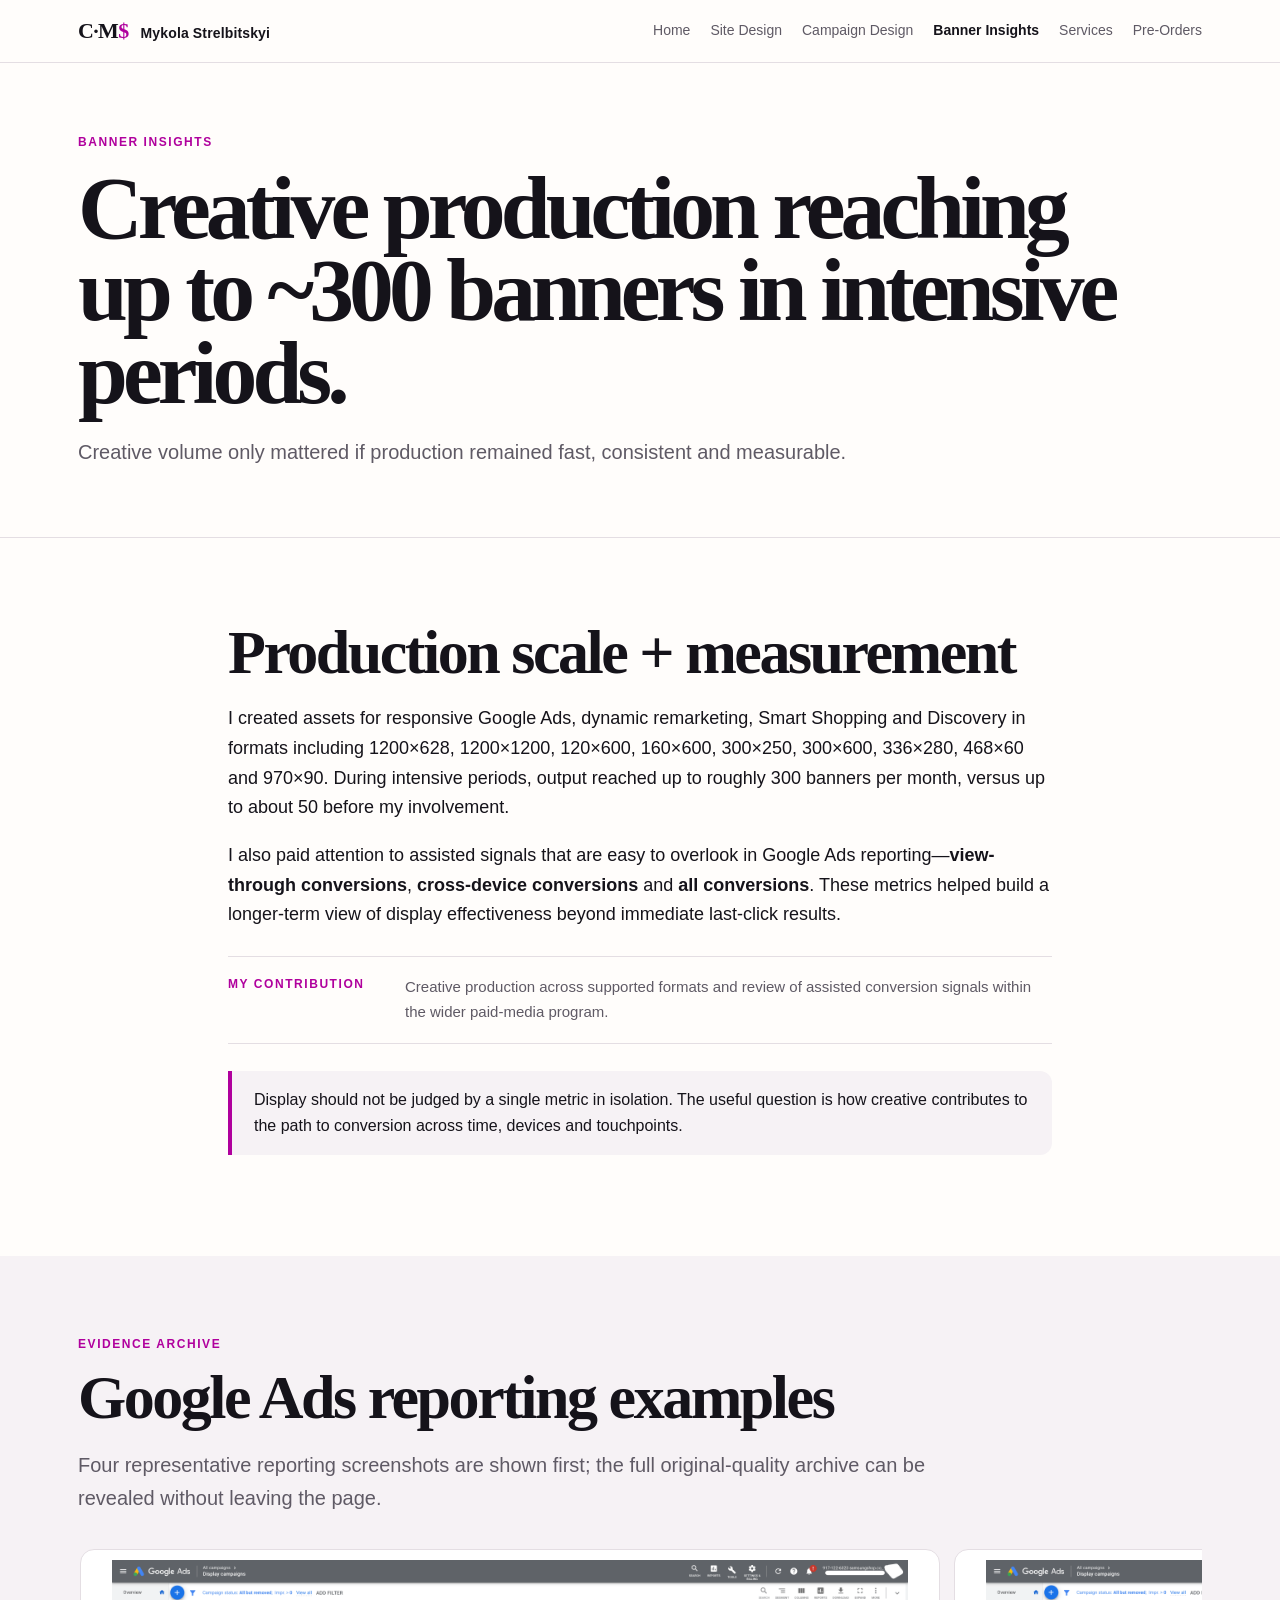
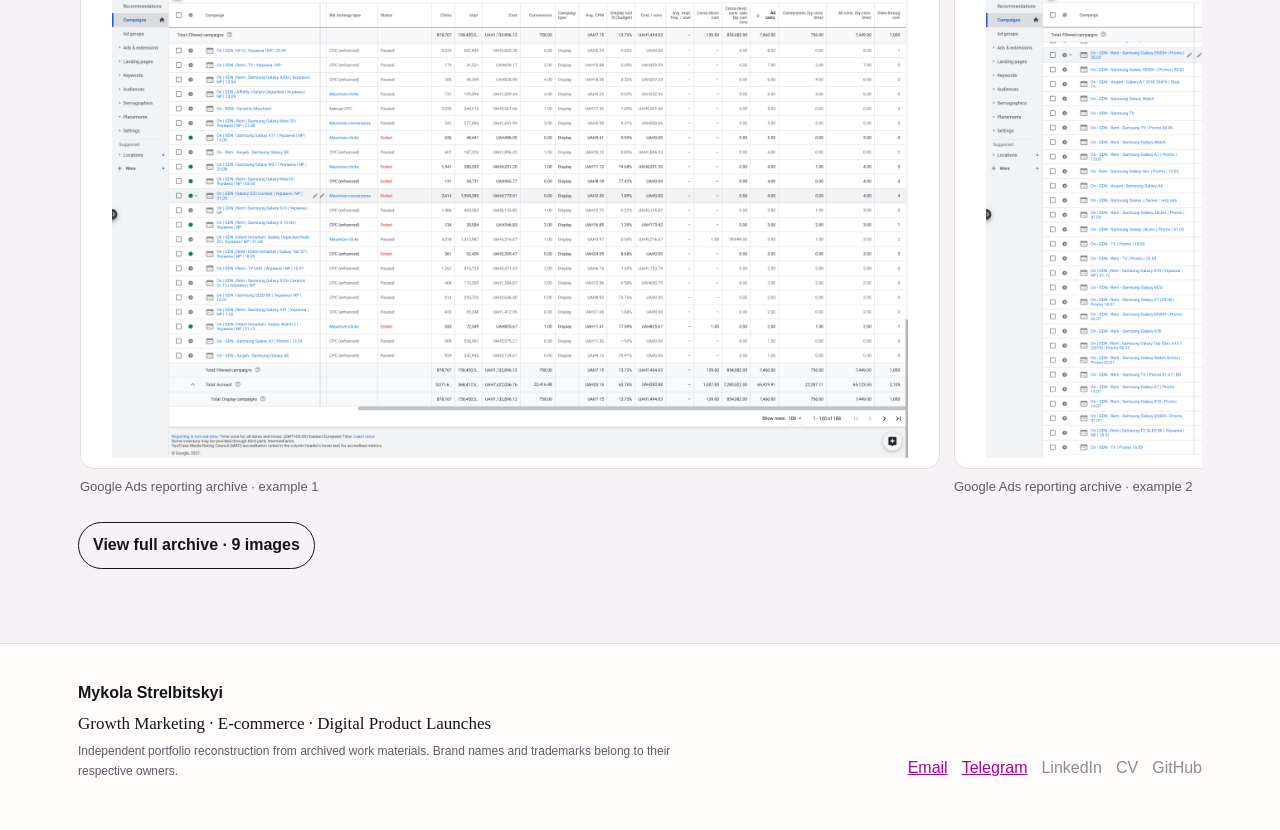
==== commit 1ae2834d: "Rename portfolio owner to Mykola Strelbitskyi across site" ====
--- a/banner-insights.html
+++ b/banner-insights.html
@@ -3,15 +3,15 @@
 <head>
   <meta charset="utf-8">
   <meta name="viewport" content="width=device-width,initial-scale=1">
-  <meta name="description" content="Mark Bayrak portfolio case study: display creative production and Google Ads measurement beyond last-click.">
-  <title>Banner Insights · Mark Bayrak</title>
+  <meta name="description" content="Mykola Strelbitskyi portfolio case study: display creative production and Google Ads measurement beyond last-click.">
+  <title>Banner Insights · Mykola Strelbitskyi</title>
   <link rel="stylesheet" href="styles.css">
 </head>
 <body>
   <a class="skip-link" href="#main-content">Skip to content</a>
   <nav class="nav" aria-label="Primary navigation">
     <div class="navin">
-      <a class="brand" href="index.html" aria-label="Mark Bayrak home"><span class="brand-mark" aria-hidden="true">C·M<b>$</b></span><span class="brand-name">Mark Bayrak</span></a>
+      <a class="brand" href="index.html" aria-label="Mykola Strelbitskyi home"><span class="brand-mark" aria-hidden="true">C·M<b>$</b></span><span class="brand-name">Mykola Strelbitskyi</span></a>
       <button class="menu" type="button" aria-label="Open navigation menu" aria-expanded="false" aria-controls="site-navigation">☰</button>
       <div class="links" id="site-navigation"><a href="index.html">Home</a><a href="site-design.html">Site Design</a><a href="themed-designs.html">Campaign Design</a><a class="active" aria-current="page" href="banner-insights.html">Banner Insights</a><a href="services.html">Services</a><a href="preorders.html">Pre-Orders</a></div>
     </div>
@@ -59,7 +59,7 @@
     </section>
   </main>
 
-  <footer class="footer"><div class="wrap footerin"><div><strong>Mark Bayrak</strong><div class="footer-role">Growth Marketing · E-commerce · Digital Product Launches</div><div class="small">Independent portfolio reconstruction from archived work materials. Brand names and trademarks belong to their respective owners.</div></div><div class="footer-contact" aria-label="Recruitment contact links"><a href="mailto:strelbitsk@gmail.com">Email</a><a href="https://t.me/mbayrak" target="_blank" rel="noopener">Telegram</a><!-- TODO: Add Mark Bayrak's verified LinkedIn URL when supplied. --><span class="pending-link">LinkedIn</span><!-- TODO: Add Mark Bayrak's CV file or URL when supplied. --><span class="pending-link">CV</span><!-- TODO: Add Mark Bayrak's verified GitHub profile URL when supplied. --><span class="pending-link">GitHub</span></div></div></footer>
+  <footer class="footer"><div class="wrap footerin"><div><strong>Mykola Strelbitskyi</strong><div class="footer-role">Growth Marketing · E-commerce · Digital Product Launches</div><div class="small">Independent portfolio reconstruction from archived work materials. Brand names and trademarks belong to their respective owners.</div></div><div class="footer-contact" aria-label="Recruitment contact links"><a href="mailto:strelbitsk@gmail.com">Email</a><a href="https://t.me/mbayrak" target="_blank" rel="noopener">Telegram</a><!-- TODO: Add Mykola Strelbitskyi's verified LinkedIn URL when supplied. --><span class="pending-link">LinkedIn</span><!-- TODO: Add Mykola Strelbitskyi's CV file or URL when supplied. --><span class="pending-link">CV</span><!-- TODO: Add Mykola Strelbitskyi's verified GitHub profile URL when supplied. --><span class="pending-link">GitHub</span></div></div></footer>
   <script src="script.js"></script>
 </body>
 </html>
--- a/styles.css
+++ b/styles.css
@@ -243,16 +243,18 @@
 .metrics {
   display: grid;
   grid-template-columns: repeat(5, minmax(0, 1fr));
-  gap: 1px;
+  gap: 0;
   margin-top: 48px;
   border: 1px solid var(--line);
-  background: var(--line);
+  background: var(--paper);
 }
 
 .metric {
   min-width: 0;
   padding: 22px;
   background: var(--paper);
+  border-right: 1px solid var(--line);
+  border-bottom: 1px solid var(--line);
 }
 
 .metric-label {
@@ -616,6 +618,48 @@
   width: 100%;
   height: 100%;
   object-fit: contain;
+}
+
+.channel-grid {
+  display: grid;
+  grid-template-columns: repeat(6, minmax(0, 1fr));
+  gap: 10px;
+  margin-top: 20px;
+}
+
+.channel-card {
+  display: grid;
+  grid-template-rows: 106px auto;
+  gap: 8px;
+  min-width: 0;
+  min-height: 0;
+  overflow: hidden;
+  padding: 6px 6px 10px;
+  border: 1px solid var(--line);
+  border-radius: 14px;
+  background: #fff;
+  color: var(--ink);
+  cursor: zoom-in;
+  text-align: left;
+}
+
+.channel-card:hover {
+  border-color: rgba(176, 0, 157, 0.7);
+}
+
+.channel-card img {
+  width: 100%;
+  height: 100%;
+  object-fit: contain;
+}
+
+.channel-card span {
+  padding: 0 4px;
+  color: var(--accent);
+  font-size: 12px;
+  font-weight: 800;
+  letter-spacing: 0.08em;
+  text-transform: uppercase;
 }
 
 .image-trigger {
@@ -776,7 +820,8 @@
   overscroll-behavior: contain;
 }
 
-.lightbox-image {
+.lightbox-image,
+.lightbox-video {
   display: block;
   width: auto;
   max-width: 100%;
@@ -816,6 +861,29 @@
   padding: 12px 96px 0;
   color: rgba(255, 255, 255, 0.85);
   text-align: center;
+}
+
+.lightbox-caption-wrap {
+  min-height: 72px;
+}
+
+.lightbox-source-link,
+.evidence-source-link {
+  color: var(--accent);
+  font-size: 14px;
+  font-weight: 700;
+  text-decoration: none;
+}
+
+.lightbox-source-link {
+  display: block;
+  width: fit-content;
+  margin: 2px auto 0;
+}
+
+.lightbox-source-link:hover,
+.evidence-source-link:hover {
+  text-decoration: underline;
 }
 
 @media (max-width: 1080px) {
@@ -939,6 +1007,10 @@
     grid-template-columns: repeat(2, minmax(0, 1fr));
   }
 
+  .channel-grid {
+    grid-template-columns: repeat(3, minmax(0, 1fr));
+  }
+
   .statline,
   .scope-note {
     grid-template-columns: 1fr;
@@ -986,6 +1058,10 @@
     font-size: 13px;
   }
 
+  .lightbox-source-link {
+    font-size: 13px;
+  }
+
   .lightbox-nav {
     top: auto;
     bottom: 5px;
@@ -1015,6 +1091,10 @@
   .cards,
   .image-grid {
     grid-template-columns: 1fr;
+  }
+
+  .channel-grid {
+    grid-template-columns: repeat(2, minmax(0, 1fr));
   }
 
   .hero-role {
